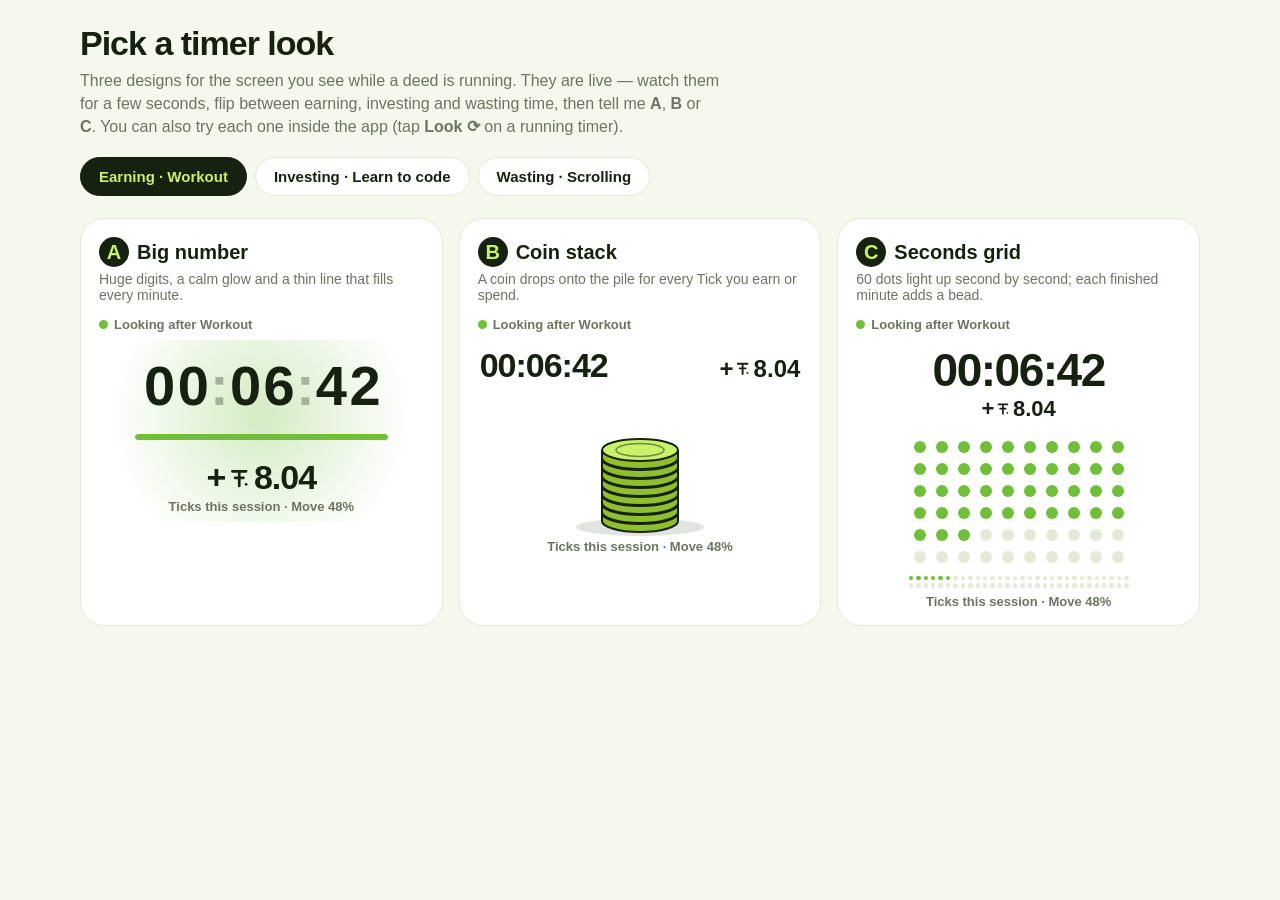
==== timer-options.html @ ff5bfb84 "Replace the dial with three timer looks and a switcher Big number, Coin stack and Seconds grid (time" ====
<!doctype html>
<html lang="en">
<head>
<meta charset="utf-8">
<meta name="viewport" content="width=device-width, initial-scale=1">
<meta name="theme-color" content="#C9F26B">
<title>Pick a timer look — Tick</title>
<link rel="icon" type="image/svg+xml" href="icon.svg">
<link rel="stylesheet" href="styles.css?v=19">
<style>
  body{height:auto;padding:24px 16px 48px}
  .wrap{max-width:1120px;margin:0 auto}
  h1{font-size:34px;margin:0 0 6px}
  .lead{color:var(--muted);margin:0 0 18px;max-width:640px;line-height:1.45}
  .pills{margin-bottom:22px}
  .grid3{display:grid;grid-template-columns:repeat(auto-fit,minmax(300px,1fr));gap:16px}
  .opt{margin:0;padding:18px 18px 14px}
  .opt h2{margin:0;font-size:20px}
  .opt .blurb{color:var(--muted);font-size:14px;margin:4px 0 6px;min-height:40px}
  .tag{display:inline-block;width:30px;height:30px;line-height:30px;text-align:center;border-radius:50%;background:var(--btn-bg);color:var(--btn-fg);font-weight:800;margin-right:8px}
  .pulse{margin-right:6px}
  .running{color:var(--muted);font-size:13px;margin:0 0 8px;font-weight:600}
</style>
</head>
<body>
<div class="wrap">
  <h1>Pick a timer look</h1>
  <p class="lead">Three designs for the screen you see while a deed is running. They are live — watch them for a few seconds, flip between earning, investing and wasting time, then tell me <b>A</b>, <b>B</b> or <b>C</b>. You can also try each one inside the app (tap <b>Look ⟳</b> on a running timer).</p>
  <div class="pills" id="kinds">
    <button class="pill on" data-k="care">Earning · Workout</button>
    <button class="pill" data-k="invest">Investing · Learn to code</button>
    <button class="pill" data-k="useless">Wasting · Scrolling</button>
  </div>
  <div class="grid3" id="grid"></div>
</div>
<script src="timers.js?v=19"></script>
<script>
(function () {
  const KINDS = {
    care: { name: 'Workout', rate: 1.2, verb: 'Looking after', pillar: { name: 'Move', start: 40, pts: 1.2 } },
    invest: { name: 'Learn to code', rate: -0.5, verb: 'Investing in' },
    useless: { name: 'Scrolling', rate: -1, verb: 'Spending on' },
  };
  const LETTERS = ['A', 'B', 'C'];
  let kind = 'care', t0 = Date.now() - (6 * 60 + 41) * 1000;     // pretend it started 6m41s ago
  const grid = document.getElementById('grid');
  const reduced = !!(window.matchMedia && matchMedia('(prefers-reduced-motion: reduce)').matches);
  const ctx = () => {
    const k = KINDS[kind], el = (Date.now() - t0) / 1000;
    return { kind, elapsed: el, ticks: k.rate * el / 60, reduced, pillar: k.pillar ? { name: k.pillar.name, pct: Math.min(100, k.pillar.start + k.pillar.pts * el / 60) } : null };
  };
  function build() {
    const k = KINDS[kind];
    grid.innerHTML = TickTimers.STYLES.map((s, i) => `
      <div class="card opt" data-style="${s.id}">
        <h2><span class="tag">${LETTERS[i]}</span>${s.name}</h2>
        <div class="blurb">${s.blurb}</div>
        <div class="running"><span class="pulse"></span>${k.verb} <b>${k.name}</b></div>
        <div class="stage-host">${TickTimers.render(s.id, ctx())}</div>
      </div>`).join('');
  }
  function tick() { const c = ctx(); grid.querySelectorAll('.opt').forEach(card => TickTimers.update(card.dataset.style, c, card.querySelector('.tt'))); }
  document.getElementById('kinds').onclick = e => {
    const b = e.target.closest('[data-k]'); if (!b) return;
    kind = b.dataset.k; t0 = Date.now() - (6 * 60 + 41) * 1000;
    document.querySelectorAll('#kinds .pill').forEach(x => x.classList.toggle('on', x === b)); build(); tick();
  };
  build(); tick(); setInterval(tick, 250);
})();
</script>
</body>
</html>
---- styles.css ----
:root{
  --lime:#C9F26B; --lime-soft:#E6F9B5; --ink:#16210F; --bg:#F5F8EC; --card:#fff;
  --line:#E4EAD5; --muted:#6B7560; --peach:#E4F5B0; --mint:#CFE5BF; --sky:#B9DC8A; --danger:#16210F;
  --btn-bg:#16210F; --btn-fg:#C9F26B; --radius:24px;
  color-scheme:light dark;
}
@media (prefers-color-scheme: dark){
  :root{--bg:#0F1609; --card:#1A2412; --line:#2B3820; --ink:#F2F8E4; --muted:#9BA88C; --lime-soft:#2A3A10; --btn-bg:#C9F26B; --btn-fg:#16210F}
}
*{box-sizing:border-box;-webkit-tap-highlight-color:transparent}
html,body{margin:0;height:100%;background:var(--bg);color:var(--ink);
  font-family:-apple-system,BlinkMacSystemFont,"Segoe UI",Roboto,Helvetica,Arial,sans-serif}
button{font:inherit;color:inherit;cursor:pointer;border:0;background:none}
input{font:inherit;color:inherit}
.app{position:relative;max-width:430px;height:100dvh;margin:0 auto;display:flex;flex-direction:column;
  background:var(--bg);overflow:hidden}
@media (min-width:500px){.app{height:min(900px,100dvh);margin-top:max(0px,calc((100dvh - 900px)/2));
  border-radius:36px;border:1px solid var(--line);box-shadow:0 20px 60px rgba(0,0,0,.12)}}
.view{flex:1;overflow-y:auto;padding:20px 16px 24px;padding-top:max(20px,env(safe-area-inset-top))}
.view::-webkit-scrollbar{display:none}

/* splash */
.splash{position:absolute;inset:0;z-index:50;background:var(--lime);display:flex;flex-direction:column;
  align-items:center;justify-content:center;gap:28px;transition:opacity .4s}
.splash.hide{opacity:0;pointer-events:none}
.logo{background:#fff;color:#16210F;font-weight:800;font-size:44px;letter-spacing:-1.5px;padding:6px 28px 10px;border-radius:28px}
.dots{display:flex;gap:10px}.dots i{width:10px;height:10px;border-radius:50%;background:#16210F;animation:b 1s infinite}
.dots i:nth-child(2){animation-delay:.15s}.dots i:nth-child(3){animation-delay:.3s}
@keyframes b{50%{transform:translateY(-8px)}}

/* header + pills */
.head{display:flex;align-items:center;justify-content:space-between;margin-bottom:14px}
h1{margin:0;font-size:34px;letter-spacing:-1px;font-weight:800}
h2{margin:22px 0 10px;font-size:18px;font-weight:800}
.icon-btn{width:40px;height:40px;border-radius:50%;background:var(--card);border:1px solid var(--line);display:grid;place-items:center;font-size:18px}
.pills{display:flex;gap:8px;margin-bottom:16px;overflow-x:auto}
.pill{padding:10px 18px;border-radius:999px;background:var(--card);border:1px solid var(--line);font-weight:700;font-size:15px;white-space:nowrap}
.pill.on{background:var(--btn-bg);color:var(--btn-fg);border-color:var(--btn-bg)}

/* cards */
.card{background:var(--card);border:1px solid var(--line);border-radius:var(--radius);padding:18px;margin-bottom:14px}
.hero{background:var(--lime);color:#16210F;border:0;padding:20px}
.hero .lbl{font-size:13px;font-weight:700;opacity:.75}
.big{font-size:56px;font-weight:800;letter-spacing:-2px;line-height:1.05;font-variant-numeric:tabular-nums}
.big small{font-size:.5em;font-weight:600;letter-spacing:0;opacity:.7}
.mid{font-size:32px;font-weight:800;letter-spacing:-1px;font-variant-numeric:tabular-nums}
.mid small{font-size:.55em;font-weight:600;opacity:.7}
.sub{color:var(--muted);font-size:14px;margin-top:4px}
.hero .sub{color:#16210F;opacity:.75}
.bar{height:10px;border-radius:99px;background:rgba(22,33,15,.15);margin-top:14px;overflow:hidden}
.bar>i{display:block;height:100%;background:#16210F;border-radius:99px;transition:width .4s}
.card .bar{background:var(--line)}.card .bar>i{background:var(--ink)}
.peach{background:var(--peach);color:#16210F;border:0}.mint{background:var(--mint);color:#16210F;border:0}
.sky{background:var(--sky);color:#16210F;border:0}
.peach .sub,.mint .sub,.sky .sub{color:#16210F;opacity:.7}
.peach .bar,.mint .bar,.sky .bar{background:rgba(22,33,15,.15)}.peach .bar>i,.mint .bar>i,.sky .bar>i{background:#16210F}
.grid2{display:grid;grid-template-columns:1fr 1fr;gap:12px;margin-bottom:14px}
.grid2 .card{margin:0}

/* buttons */
.btn{width:100%;padding:16px;border-radius:999px;background:var(--btn-bg);color:var(--btn-fg);font-weight:800;font-size:16px;margin-top:14px}
.btn.lime{background:var(--lime);color:#16210F}.btn.ghost{background:transparent;border:1.5px solid var(--ink);color:var(--ink)}
.btn.stop{background:var(--btn-bg);color:var(--btn-fg)}
.btn.sm{width:auto;padding:10px 18px;font-size:14px;margin:0}
.field{width:100%;padding:14px 16px;border-radius:16px;border:1px solid var(--line);background:var(--bg);font-size:16px;margin-top:10px}
.field:focus{outline:2px solid var(--lime)}
.stepper{display:flex;align-items:center;justify-content:space-between;gap:10px}
.stepper button{width:44px;height:44px;border-radius:50%;background:var(--bg);border:1px solid var(--line);font-size:22px;font-weight:700}

/* list */
.row{display:flex;align-items:center;gap:12px;padding:12px 0;border-bottom:1px solid var(--line)}
.row:last-child{border:0}
.row .t{flex:1;min-width:0}.row .t b{display:block;white-space:nowrap;overflow:hidden;text-overflow:ellipsis}
.row .t span{color:var(--muted);font-size:13px}
.row .r{text-align:right;font-variant-numeric:tabular-nums}.row .r span{display:block;color:var(--muted);font-size:13px}
.x{color:var(--muted);font-size:18px;padding:4px 8px}
.empty{color:var(--muted);text-align:center;padding:18px 0;font-size:14px}
.chip{display:inline-block;padding:8px 14px;border-radius:999px;border:1.5px solid var(--ink);font-size:14px;font-weight:600;margin:0 8px 8px 0}

/* chart */
.chart{display:flex;align-items:flex-end;gap:8px;height:120px;margin-top:10px}
.chart .col{flex:1;display:flex;flex-direction:column;align-items:center;gap:6px;height:100%;justify-content:flex-end}
.chart .b{width:100%;border-radius:8px 8px 4px 4px;background:var(--lime);min-height:4px}
.chart .b.s{background:var(--peach);margin-top:-2px}
.chart small{font-size:11px;color:var(--muted)}
.chart .pair{display:flex;gap:3px;align-items:flex-end;width:100%;flex:1}.chart .pair .b{flex:1}

/* chat */
.chat{display:flex;flex-direction:column;gap:10px;margin:14px 0}
.bub{max-width:85%;padding:12px 16px;border-radius:20px;line-height:1.35;white-space:pre-wrap}
.bub.bot{background:var(--card);border:1px solid var(--line);border-bottom-left-radius:6px}
.bub.me{align-self:flex-end;background:var(--btn-bg);color:var(--btn-fg);border-bottom-right-radius:6px}
.askbar{display:flex;gap:8px;position:sticky;bottom:0;background:var(--bg);padding-top:8px}
.askbar .field{margin:0;flex:1;border-radius:999px}
.askbar button{width:50px;border-radius:50%;background:var(--btn-bg);color:var(--btn-fg);font-size:20px;font-weight:800}
.greet{font-size:44px;font-weight:800;letter-spacing:-1.5px;margin:6px 0 4px}
.glow{position:absolute;left:0;right:0;top:0;height:340px;background:radial-gradient(60% 70% at 50% 0%,var(--lime-soft),transparent);pointer-events:none;z-index:0}
.view{position:relative}
.view>*:not(.glow){position:relative;z-index:1}

/* tabs */
.tabs{display:flex;justify-content:space-around;padding:8px 6px calc(10px + env(safe-area-inset-bottom));background:var(--bg);border-top:1px solid var(--line)}
.tab{display:flex;flex-direction:column;align-items:center;gap:4px;font-size:12px;color:var(--muted);font-weight:600;min-width:62px}
.tab .ic{width:56px;height:32px;border-radius:16px;display:grid;place-items:center;transition:background .2s}
.tab.on{color:var(--ink);font-weight:800}.tab.on .ic{background:var(--lime);color:#16210F}

/* sheet */
.sheet-wrap{position:absolute;inset:0;z-index:40;background:rgba(0,0,0,.4);display:flex;align-items:flex-end}
.sheet-wrap[hidden]{display:none}
.sheet{width:100%;background:var(--bg);border-radius:28px 28px 0 0;padding:22px 18px calc(22px + env(safe-area-inset-bottom));animation:up .25s}
@keyframes up{from{transform:translateY(40px);opacity:0}}
.sheet h3{margin:0 0 4px;font-size:22px;font-weight:800;letter-spacing:-.5px}
label.l{display:block;margin-top:12px;font-size:13px;font-weight:700;color:var(--muted)}
.live{font-variant-numeric:tabular-nums}
.pulse{display:inline-block;width:9px;height:9px;border-radius:50%;background:#6FBF3B;margin-right:6px;animation:p 1.2s infinite}
@keyframes p{50%{opacity:.25}}

/* ---- Tick currency ---- */
.logo{display:flex;align-items:center;gap:10px}
.logo svg{width:52px;height:52px}
.tk{display:inline-block;vertical-align:-.12em;width:.82em;height:.82em;margin-right:.12em}
.purse{display:grid;grid-template-columns:repeat(3,1fr);gap:10px;margin-bottom:14px}
.purse .coin{background:var(--card);border:1px solid var(--line);border-radius:20px;padding:12px 8px;text-align:center}
.purse .coin svg{width:44px;height:44px}
.purse .n{font-size:24px;font-weight:800;letter-spacing:-.5px;font-variant-numeric:tabular-nums;margin-top:4px}
.purse .u{font-size:12px;color:var(--muted);font-weight:600}
.dot{display:inline-block;width:12px;height:12px;border-radius:50%;flex:none}
.deeds{display:flex;flex-wrap:wrap;gap:8px;margin-top:12px}
.deedbtn{display:flex;align-items:center;gap:8px;padding:12px 16px;border-radius:999px;background:var(--bg);border:1.5px solid var(--ink);font-weight:700}
.segbar{display:flex;height:16px;border-radius:99px;overflow:hidden;background:var(--line);margin:10px 0 4px}
.segbar i{display:block;height:100%;border-right:2px solid var(--card)}
.stack{display:flex;flex-direction:column-reverse;width:100%;flex:1;border-radius:8px;overflow:hidden;background:var(--line)}
.stack i{display:block;width:100%}
.dayrow{display:flex;align-items:center;gap:12px;padding:12px 0;border-bottom:1px solid var(--line)}
.dayrow:last-child{border:0}
.coinlist{display:flex;flex-direction:column;gap:10px;margin:14px 0}
.coinlist .cl{display:flex;align-items:center;gap:12px;background:var(--card);border:1px solid var(--line);border-radius:18px;padding:10px 14px}
.coinlist svg{width:42px;height:42px;flex:none}
.coinlist b{display:block}.coinlist span{color:var(--muted);font-size:13px}
.sel{appearance:none;background:var(--bg)}
.link{color:var(--muted);text-decoration:underline;font-size:13px;margin-top:14px;display:block;text-align:center;width:100%}
.glbl{margin:14px 0 0;font-size:12px;font-weight:800;letter-spacing:.06em;text-transform:uppercase;color:var(--muted)}
.deedbtn em{font-style:normal;font-size:12px;font-weight:700;color:var(--muted);margin-left:2px}
.deedbtn[disabled]{opacity:.4;cursor:not-allowed}

/* ---- form controls & dark-mode fixes ---- */
select,textarea{font:inherit;color:inherit}
select.field{color:var(--ink);background-image:linear-gradient(45deg,transparent 50%,var(--muted) 50%),linear-gradient(135deg,var(--muted) 50%,transparent 50%);background-position:calc(100% - 22px) 55%,calc(100% - 16px) 55%;background-size:6px 6px;background-repeat:no-repeat;padding-right:40px}
select.field option{color:#16210F;background:#fff}
.field::placeholder{color:var(--muted);opacity:.8}
.sheet .field{background-color:var(--card)}
.hero .bar{background:rgba(22,33,15,.15)}
.hero .bar>i{background:#16210F}
.x.edit{font-size:17px;width:36px;height:36px;border-radius:50%;background:var(--bg);color:var(--ink);border:1px solid var(--line)}
.swatches{display:flex;gap:10px;margin-top:10px}
.swatch{width:34px;height:34px;border-radius:50%;border:2px solid var(--line)}
.swatch.on{outline:3px solid var(--ink);outline-offset:2px}

/* ---- Health pillars, debt, toast ---- */
.pillars{display:grid;grid-template-columns:1fr 1fr;gap:12px 14px;margin-top:14px}
.pl .pn{display:flex;justify-content:space-between;font-size:13px;font-weight:700;margin-bottom:5px}
.pl .pn b{font-variant-numeric:tabular-nums}
.pl .pb{height:9px;border-radius:99px;background:var(--line);overflow:hidden}
.pl .pb i{display:block;height:100%;background:#6FBF3B;border-radius:99px;transition:width .3s}
.pl.low .pb i{background:repeating-linear-gradient(45deg,#16210F 0 4px,#C9F26B 4px 8px)}
.pl.low .pn{color:var(--muted)}
.hero.debt{background:#16210F;color:#C9F26B;border:1.5px solid #C9F26B}
.hero.debt .lbl,.hero.debt .sub{color:#C9F26B}
.toast{position:absolute;left:50%;bottom:96px;transform:translateX(-50%);background:var(--btn-bg);color:var(--btn-fg);padding:11px 18px;border-radius:999px;font-weight:700;font-size:14px;z-index:60;max-width:88%;text-align:center;animation:up .25s;box-shadow:0 8px 24px rgba(0,0,0,.25)}
.deedbtn{flex-wrap:wrap}
.card .btn[disabled]{opacity:.45;cursor:not-allowed}
.confetti{position:absolute;inset:0;width:100%;height:100%;pointer-events:none;z-index:70}
.switch{display:flex;align-items:center;gap:12px;margin-top:14px;font-weight:600;cursor:pointer}
.switch input{width:22px;height:22px;accent-color:#6FBF3B}
.gname{text-align:left;padding:0;background:none;border:0;color:inherit;cursor:pointer;min-width:0;overflow:hidden;text-overflow:ellipsis;white-space:nowrap}

/* ---- notes, summary popups, journal ---- */
textarea.field{min-height:96px;resize:vertical;line-height:1.4}
.stats{display:grid;grid-template-columns:1fr 1fr;gap:10px;margin-top:14px}
.stat{background:var(--card);border:1px solid var(--line);border-radius:18px;padding:12px 14px}
.stat b{display:block;font-size:22px;letter-spacing:-.5px;font-variant-numeric:tabular-nums}
.stat span{font-size:12px;color:var(--muted);font-weight:600}
.rate{display:flex;gap:8px;margin-top:8px}
.rbtn{flex:1;padding:11px 0;border-radius:14px;border:1.5px solid var(--line);background:var(--card);font-weight:800}
.rbtn.on{background:var(--btn-bg);color:var(--btn-fg);border-color:var(--btn-bg)}
.jn{display:block;width:100%;text-align:left;padding:14px 0;border-bottom:1px solid var(--line)}
.jn:last-child{border:0}
.jt{display:flex;justify-content:space-between;gap:10px;align-items:baseline}
.jt span{color:var(--muted);font-size:13px;white-space:nowrap}
.jtext{white-space:pre-wrap;margin-top:6px;line-height:1.4;overflow-wrap:anywhere}
.stars{letter-spacing:3px;color:var(--muted);font-size:12px;margin-top:4px}
.sheet{max-height:92%;overflow-y:auto}

/* ---- History ---- */
.dchart{display:flex;gap:6px;height:170px;margin-top:12px}
.dchart.tight{gap:2px}
.dcol{flex:1;display:flex;flex-direction:column;min-width:0}
.dcol .up,.dcol .dn{flex:1;display:flex}
.dcol .up{align-items:flex-end;border-bottom:1.5px solid var(--line)}
.dcol .dn{align-items:flex-start}
.dcol .up i{display:block;width:100%;background:#6FBF3B;border-radius:6px 6px 2px 2px;min-height:2px}
.dcol .dn i{display:block;width:100%;background:var(--ink);border-radius:2px 2px 6px 6px;min-height:2px}
.dchart.tight .dcol .up i{border-radius:3px 3px 1px 1px}.dchart.tight .dcol .dn i{border-radius:1px 1px 3px 3px}
.dcol small{font-size:11px;color:var(--muted);text-align:center;height:16px;margin-top:4px;white-space:nowrap}
.lg{display:inline-block;width:10px;height:10px;border-radius:3px;margin-right:6px;vertical-align:-1px}
.lg.up{background:#6FBF3B}.lg.dn{background:var(--ink)}
.crow{margin-top:12px}
.cn{display:flex;justify-content:space-between;font-size:14px;margin-bottom:5px}
.cn span{font-weight:600}.cn b{font-variant-numeric:tabular-nums}
.cb{height:9px;border-radius:99px;background:var(--line);overflow:hidden}
.cb i{display:block;height:100%;border-radius:99px}
.cb i.in{background:#6FBF3B}.cb i.out{background:var(--ink)}
.dot{box-shadow:inset 0 0 0 1.5px rgba(150,170,130,.55)}
.segbar i{box-shadow:inset 0 0 0 1px rgba(150,170,130,.3)}

/* ---- account button ---- */
.icon-btn.acct{position:relative}
.icon-btn.acct.on::after{content:'';position:absolute;right:5px;top:5px;width:10px;height:10px;border-radius:50%;background:#6FBF3B;border:2px solid var(--bg)}
.icon-btn.acct.syncing::after{animation:p .8s infinite}
.btn.ghost{background:transparent;border:1.5px solid var(--ink);color:var(--ink)}
.btn[disabled]{cursor:not-allowed}

.toastbtn{margin-left:12px;background:transparent;border:1.5px solid currentColor;color:inherit;border-radius:999px;padding:4px 11px;font-weight:800;font-size:13px}

/* ---- timer looks (timers.js) ---- */
.tt{position:relative;text-align:center;--tc:#6FBF3B}
.k-care{--tc:#6FBF3B}.k-invest{--tc:#2F6B2A}.k-useless{--tc:var(--ink)}.k-neutral{--tc:#A9C79B}
.tt .tk{width:.72em;height:.72em;vertical-align:-.05em;margin:0 .12em 0 .04em}
.tt .t-sub{font-size:13px;color:var(--muted);font-weight:600}

/* A · Big number */
.tA{padding:18px 0 8px;overflow:hidden;border-radius:20px}
.tA-glow{position:absolute;left:50%;top:42%;width:300px;height:300px;margin:-150px 0 0 -150px;background:radial-gradient(closest-side,color-mix(in srgb,var(--tc) 30%,transparent),transparent);animation:glow 3.4s ease-in-out infinite alternate;pointer-events:none}
@keyframes glow{from{transform:scale(.85);opacity:.65}to{transform:scale(1.1);opacity:1}}
.tA-clock{position:relative;display:flex;justify-content:center;font-size:56px;font-weight:800;letter-spacing:-2px;line-height:1;font-variant-numeric:tabular-nums}
.tA .dg{display:inline-block;min-width:.6em}
.tA .sep{opacity:.3;margin:0 1px;animation:blink 1s step-end infinite}
@keyframes blink{50%{opacity:.08}}
.dg.roll{animation:roll .35s ease-out}
@keyframes roll{from{transform:translateY(-38%);opacity:0}to{transform:none;opacity:1}}
.tA-min{position:relative;height:6px;border-radius:99px;background:var(--line);margin:20px auto 0;width:78%;overflow:hidden}
.tA-min i{display:block;height:100%;width:100%;background:var(--tc);border-radius:99px;transform-origin:left;animation:minfill 60s linear infinite}
@keyframes minfill{from{transform:scaleX(0)}to{transform:scaleX(1)}}
.tA-ticks{position:relative;margin-top:18px;font-size:34px;font-weight:800;letter-spacing:-1px;font-variant-numeric:tabular-nums}
.tA-sub{position:relative;margin-top:2px}

/* B · Coin stack */
.tB{padding:6px 2px 2px}
.tB-top{display:flex;justify-content:space-between;align-items:baseline;gap:8px}
.tB-clock{font-size:34px;font-weight:800;letter-spacing:-1px;font-variant-numeric:tabular-nums}
.tB-ticks{font-size:24px;font-weight:800;font-variant-numeric:tabular-nums;white-space:nowrap}
.tB-scene{width:240px;max-width:100%;height:150px;display:block;margin:4px auto 0;overflow:visible}
.cn.drop .cn-in{animation:cdrop .6s cubic-bezier(.3,1.5,.5,1) both}
@keyframes cdrop{from{transform:translateY(-110px);opacity:0}55%{opacity:1}to{transform:none;opacity:1}}

/* C · Seconds grid */
.tC{padding:6px 0 2px}
.tC-clock{font-size:46px;font-weight:800;letter-spacing:-1.5px;line-height:1.05;font-variant-numeric:tabular-nums}
.tC-ticks{font-size:22px;font-weight:800;margin-top:2px;font-variant-numeric:tabular-nums}
.tC-grid{width:220px;height:132px;display:block;margin:14px auto 8px;overflow:visible}
.gd{fill:var(--line);transition:fill .25s;transform-box:fill-box;transform-origin:center}
.gd.on{fill:var(--tc)}
.gd.now{fill:var(--tc);animation:nowp 1s ease-in-out infinite}
@keyframes nowp{50%{transform:scale(1.55)}}
.tC-grid.ripple .gd{animation:rip .9s ease-out both;animation-delay:calc(var(--i) * 14ms)}
@keyframes rip{40%{transform:scale(1.7);fill:#C9F26B}}
.tC-beads{display:grid;grid-template-columns:repeat(30,1fr);gap:3px;width:220px;margin:0 auto 6px}
.tC-beads i{aspect-ratio:1;border-radius:50%;background:var(--line);transition:background .3s}
.tC-beads i.on{background:var(--tc)}

@media (prefers-reduced-motion: reduce){.tt *,.tt{animation:none!important;transition:none!important}}
.k-useless .tA-glow{background:radial-gradient(closest-side,color-mix(in srgb,var(--tc) 10%,transparent),transparent)}
.tt .t-sign{margin-right:.04em}
.tt .tk{margin:0 .08em 0 0}
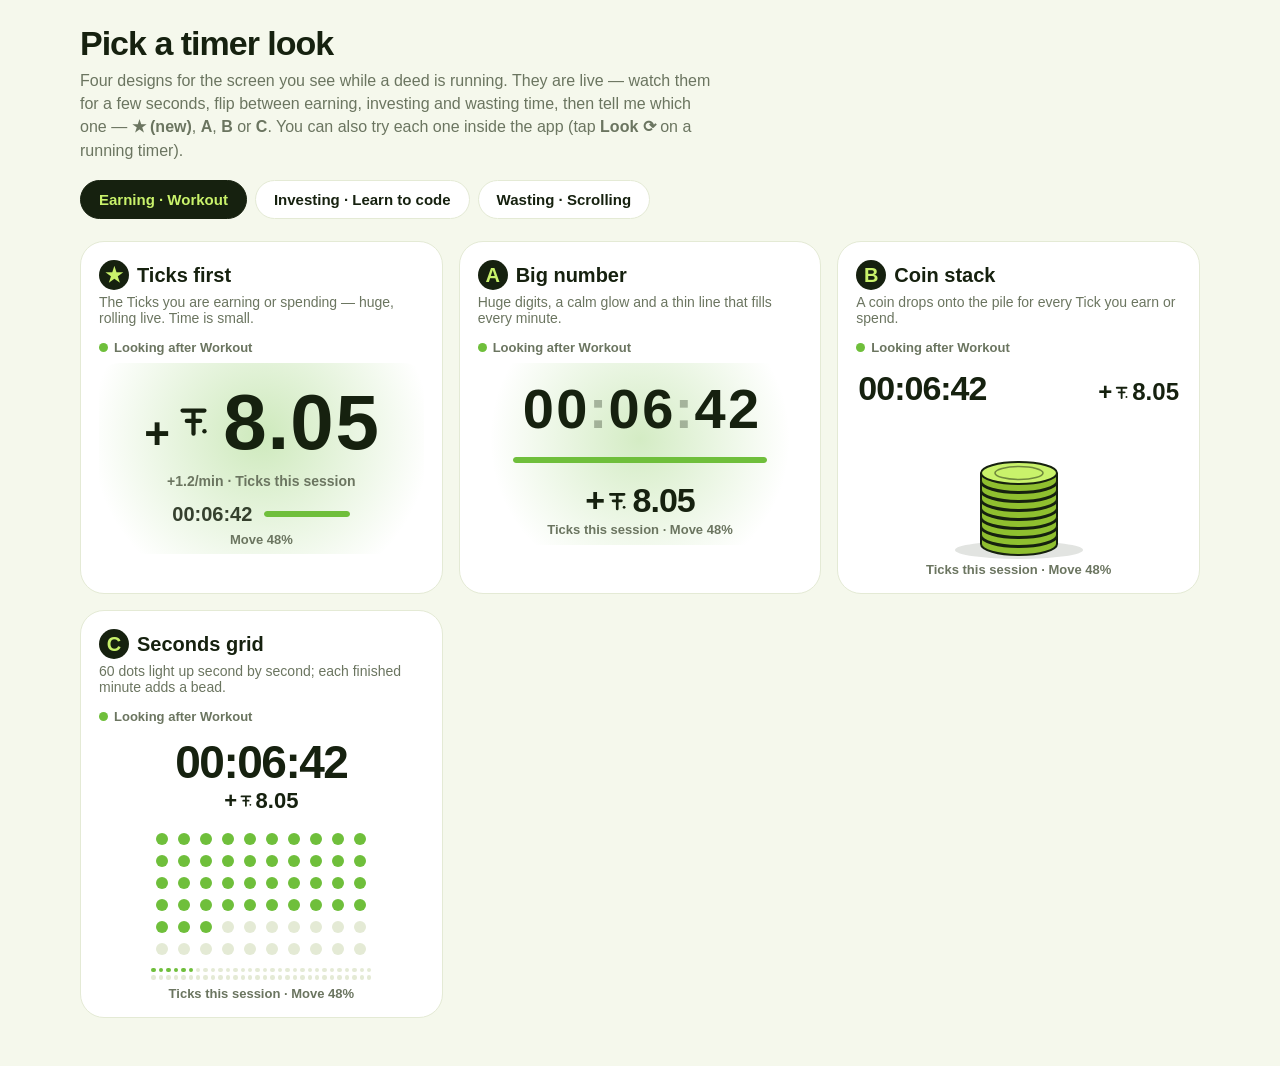
==== commit 2c55ef9b: "Ticks-first timer look, now the default The running timer now puts the live Ticks counter first: hug" ====
--- a/timer-options.html
+++ b/timer-options.html
@@ -6,7 +6,7 @@
 <meta name="theme-color" content="#C9F26B">
 <title>Pick a timer look — Tick</title>
 <link rel="icon" type="image/svg+xml" href="icon.svg">
-<link rel="stylesheet" href="styles.css?v=19">
+<link rel="stylesheet" href="styles.css?v=20">
 <style>
   body{height:auto;padding:24px 16px 48px}
   .wrap{max-width:1120px;margin:0 auto}
@@ -25,7 +25,7 @@
 <body>
 <div class="wrap">
   <h1>Pick a timer look</h1>
-  <p class="lead">Three designs for the screen you see while a deed is running. They are live — watch them for a few seconds, flip between earning, investing and wasting time, then tell me <b>A</b>, <b>B</b> or <b>C</b>. You can also try each one inside the app (tap <b>Look ⟳</b> on a running timer).</p>
+  <p class="lead">Four designs for the screen you see while a deed is running. They are live — watch them for a few seconds, flip between earning, investing and wasting time, then tell me which one — <b>★ (new)</b>, <b>A</b>, <b>B</b> or <b>C</b>. You can also try each one inside the app (tap <b>Look ⟳</b> on a running timer).</p>
   <div class="pills" id="kinds">
     <button class="pill on" data-k="care">Earning · Workout</button>
     <button class="pill" data-k="invest">Investing · Learn to code</button>
@@ -33,7 +33,7 @@
   </div>
   <div class="grid3" id="grid"></div>
 </div>
-<script src="timers.js?v=19"></script>
+<script src="timers.js?v=20"></script>
 <script>
 (function () {
   const KINDS = {
@@ -41,13 +41,13 @@
     invest: { name: 'Learn to code', rate: -0.5, verb: 'Investing in' },
     useless: { name: 'Scrolling', rate: -1, verb: 'Spending on' },
   };
-  const LETTERS = ['A', 'B', 'C'];
+  const LETTERS = ['★', 'A', 'B', 'C'];
   let kind = 'care', t0 = Date.now() - (6 * 60 + 41) * 1000;     // pretend it started 6m41s ago
   const grid = document.getElementById('grid');
   const reduced = !!(window.matchMedia && matchMedia('(prefers-reduced-motion: reduce)').matches);
   const ctx = () => {
     const k = KINDS[kind], el = (Date.now() - t0) / 1000;
-    return { kind, elapsed: el, ticks: k.rate * el / 60, reduced, pillar: k.pillar ? { name: k.pillar.name, pct: Math.min(100, k.pillar.start + k.pillar.pts * el / 60) } : null };
+    return { kind, elapsed: el, ticks: k.rate * el / 60, rate: (k.rate > 0 ? '+' : '−') + Math.abs(k.rate) + '/min', reduced, pillar: k.pillar ? { name: k.pillar.name, pct: Math.min(100, k.pillar.start + k.pillar.pts * el / 60) } : null };
   };
   function build() {
     const k = KINDS[kind];
--- a/styles.css
+++ b/styles.css
@@ -272,3 +272,21 @@
 .k-useless .tA-glow{background:radial-gradient(closest-side,color-mix(in srgb,var(--tc) 10%,transparent),transparent)}
 .tt .t-sign{margin-right:.04em}
 .tt .tk{margin:0 .08em 0 0}
+
+/* D · Ticks first */
+.tD{padding:20px 0 6px;overflow:hidden;border-radius:20px}
+.tD-glow{position:absolute;left:50%;top:38%;width:340px;height:340px;margin:-170px 0 0 -170px;background:radial-gradient(closest-side,color-mix(in srgb,var(--tc) 34%,transparent),transparent);animation:glow 3.4s ease-in-out infinite alternate;pointer-events:none}
+.k-useless .tD-glow{background:radial-gradient(closest-side,color-mix(in srgb,var(--tc) 11%,transparent),transparent)}
+.tD-num{position:relative;display:flex;justify-content:center;align-items:baseline;font-weight:800;line-height:1;font-variant-numeric:tabular-nums}
+.tD-sign{font-size:44px;margin-right:4px}
+.tD .tk{width:.5em;height:.5em;font-size:78px;margin:0 8px 0 2px;align-self:center}
+.tD-digits{display:inline-flex;font-size:78px;letter-spacing:-3px}
+.tD.long .tD-digits,.tD.long .tk{font-size:60px}
+.tD-digits .dg{display:inline-block;min-width:.58em;text-align:center}
+.tD-digits .pt{display:inline-block;min-width:.28em;text-align:center}
+.tD-rate{position:relative;margin-top:12px;font-size:14px;font-weight:700;color:var(--muted)}
+.tD-time{position:relative;display:flex;justify-content:center;align-items:center;gap:12px;margin-top:14px;font-size:20px;font-weight:800;font-variant-numeric:tabular-nums}
+.tD-time .t-clock{opacity:.85}
+.tD-min{display:block;width:86px;height:6px;border-radius:99px;background:var(--line);overflow:hidden}
+.tD-min i{display:block;height:100%;width:100%;background:var(--tc);border-radius:99px;transform-origin:left;animation:minfill 60s linear infinite}
+.tD-sub{position:relative;margin-top:6px;font-size:13px;font-weight:700;color:var(--muted);min-height:16px}
